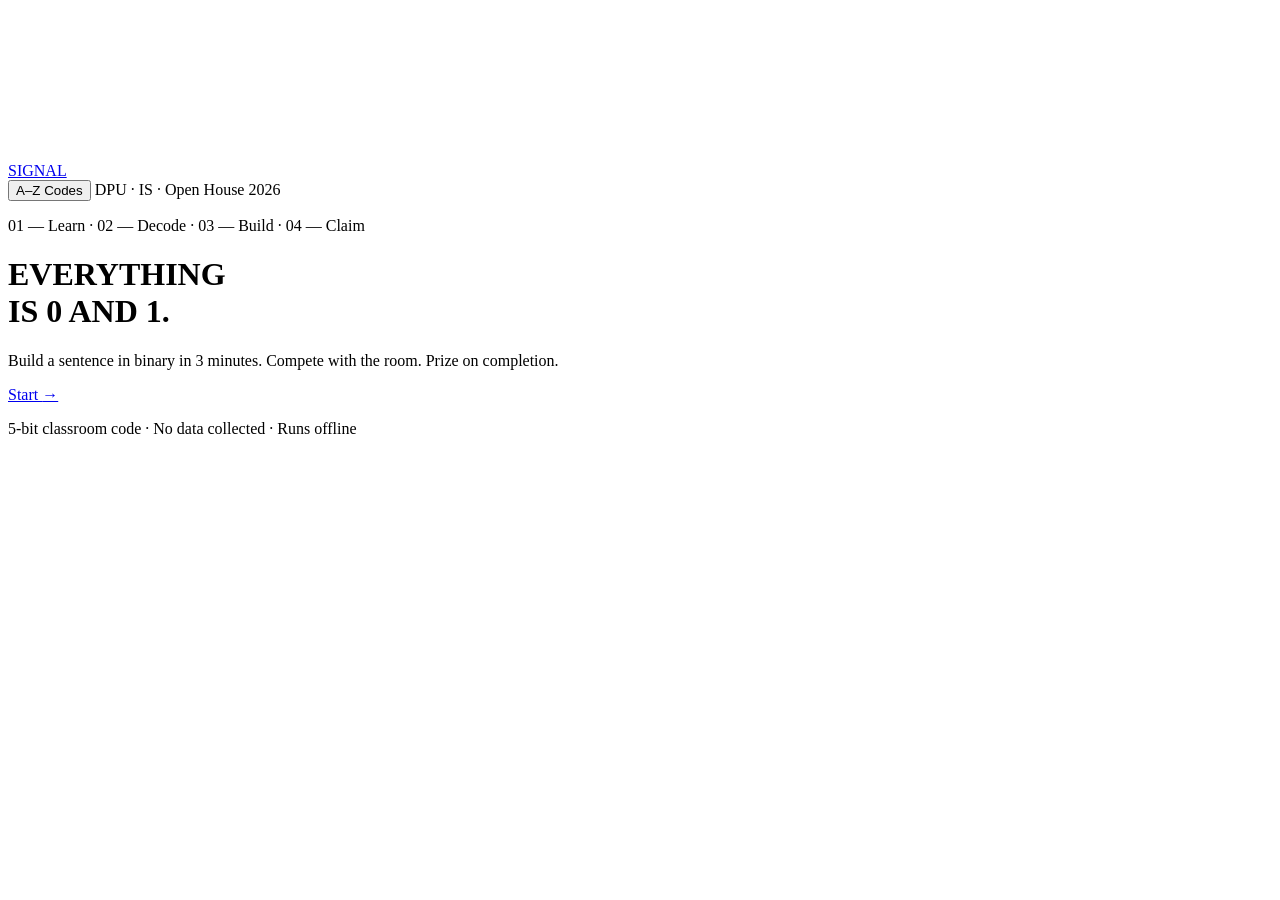
==== index.html @ afde4269 "Add files via upload" ====
<!doctype html>
<html lang="en">
<head>
<meta charset="utf-8">
<meta name="viewport" content="width=device-width,initial-scale=1">
<title>SIGNAL — Decode the Future</title>
<link rel="stylesheet" href="css/tokens.css">
<link rel="stylesheet" href="css/base.css">
<link rel="stylesheet" href="css/components.css">
<link rel="stylesheet" href="css/pages.css">
</head>
<body class="page-attract">
<canvas id="rain" aria-hidden="true"></canvas>

<header class="topbar">
  <a class="wordmark" href="index.html" id="wordmark">SIGNAL<span class="dot"></span></a>
  <div class="topbar-right">
    <button class="btn btn-ghost" id="tableBtn" type="button">A–Z Codes</button>
    <span class="brand-meta">DPU · IS · Open House 2026</span>
  </div>
</header>

<main class="attract-main">
  <p class="eyebrow">01 — Learn · 02 — Decode · 03 — Build · 04 — Claim</p>
  <h1 class="display">EVERYTHING<br>IS 0 AND 1.</h1>
  <p class="lede">Build a sentence in binary in 3 minutes. Compete with the room. Prize on completion.</p>
  <a class="btn btn-primary btn-lg" href="learn.html">Start <span aria-hidden="true">→</span></a>
  <p class="fineprint">5-bit classroom code · No data collected · Runs offline</p>
</main>

<script src="js/data.js"></script>
<script src="js/state.js"></script>
<script src="js/rain.js"></script>
<script src="js/conversion.js"></script>
<script src="js/attract.js"></script>
</body>
</html>
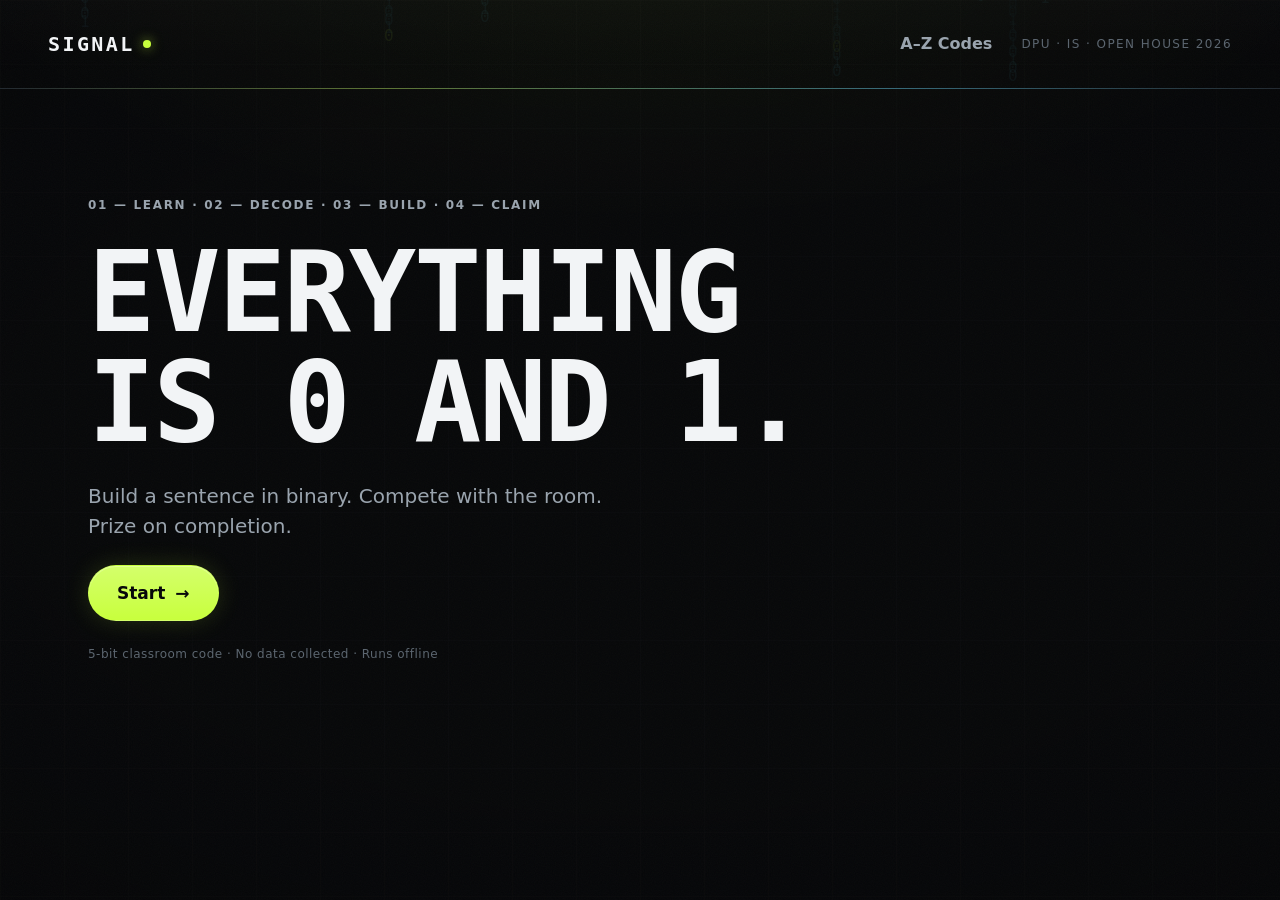
==== commit 5ae60031: "Simplify lede paragraph in index.html Removed unnecessary wording for clarity." ====
--- a/index.html
+++ b/index.html
@@ -23,7 +23,7 @@
 <main class="attract-main">
   <p class="eyebrow">01 — Learn · 02 — Decode · 03 — Build · 04 — Claim</p>
   <h1 class="display">EVERYTHING<br>IS 0 AND 1.</h1>
-  <p class="lede">Build a sentence in binary in 3 minutes. Compete with the room. Prize on completion.</p>
+  <p class="lede">Build a sentence in binary. Compete with the room. <br> Prize on completion.</p>
   <a class="btn btn-primary btn-lg" href="learn.html">Start <span aria-hidden="true">→</span></a>
   <p class="fineprint">5-bit classroom code · No data collected · Runs offline</p>
 </main>
@@ -34,4 +34,4 @@
 <script src="js/conversion.js"></script>
 <script src="js/attract.js"></script>
 </body>
-</html>+</html>
--- a/css/tokens.css
+++ b/css/tokens.css
@@ -0,0 +1,18 @@
+:root{
+  --bg-0:#07080A; --bg-1:#0E1013; --bg-2:#161A1F;
+  --line:#232A31;
+  --text-1:#F2F4F6; --text-2:#9AA4AE; --text-3:#5C6670;
+  --lime:#C8FF3D; --cyan:#5CE1FF; --amber:#FFB020; --red:#FF5C5C;
+
+  --font-mono:"JetBrains Mono", ui-monospace, "SF Mono", Menlo, monospace;
+  --font-sans:"Inter", system-ui, -apple-system, "Segoe UI", sans-serif;
+
+  --s-1:4px; --s-2:8px; --s-3:12px; --s-4:16px;
+  --s-5:24px; --s-6:32px; --s-7:48px; --s-8:64px; --s-9:96px;
+
+  --r-sm:8px; --r-md:14px; --r-pill:999px;
+
+  --m-fast:120ms; --m-base:180ms; --m-slow:280ms;
+  --ease:cubic-bezier(.2,.8,.2,1);
+  --focus:#C8FF3D;
+}
--- a/css/base.css
+++ b/css/base.css
@@ -0,0 +1,91 @@
+*,*::before,*::after{box-sizing:border-box}
+html,body{margin:0;padding:0}
+html{-webkit-text-size-adjust:100%}
+body{
+  background-color:var(--bg-0);
+  background-image:
+    radial-gradient(ellipse 80% 50% at 50% -10%, rgba(200,255,61,0.05), transparent 70%),
+    radial-gradient(ellipse 100% 80% at 50% 50%, transparent 40%, rgba(0,0,0,0.35) 100%),
+    linear-gradient(rgba(255,255,255,0.012) 1px, transparent 1px),
+    linear-gradient(90deg, rgba(255,255,255,0.012) 1px, transparent 1px);
+  background-size: 100% 100%, 100% 100%, 64px 64px, 64px 64px;
+  background-attachment: fixed;
+  background-repeat: no-repeat, no-repeat, repeat, repeat;
+  color: var(--text-1);
+  font: 400 18px/1.5 var(--font-sans);
+  min-height: 100vh;
+  -webkit-font-smoothing: antialiased;
+}
+body::after{
+  content:"";
+  position:fixed; inset:0; pointer-events:none; z-index:1;
+  opacity:.03;
+  background-image:url("data:image/svg+xml,%3Csvg xmlns='http://www.w3.org/2000/svg' width='64' height='64'%3E%3Cfilter id='n'%3E%3CfeTurbulence type='fractalNoise' baseFrequency='0.9' numOctaves='2' stitchTiles='stitch'/%3E%3C/filter%3E%3Crect width='100%25' height='100%25' filter='url(%23n)'/%3E%3C/svg%3E");
+  background-size:64px 64px;
+}
+a{color:var(--cyan);text-decoration:none}
+button{font:inherit;color:inherit}
+h1,h2,h3,p,ol,ul{margin:0}
+ol,ul{padding:0}
+.mono{font-family:var(--font-mono)}
+.eyebrow{
+  font: 600 12px/1.4 var(--font-sans);
+  letter-spacing: .14em;
+  text-transform: uppercase;
+  color: var(--text-2);
+}
+.fineprint{
+  font: 500 12px/1.5 var(--font-sans);
+  letter-spacing: .04em;
+  color: var(--text-3);
+}
+:focus-visible{outline:2px solid var(--focus);outline-offset:2px;border-radius:4px}
+
+.topbar{
+  position: relative;
+  z-index: 2;
+  display: flex;
+  align-items: center;
+  justify-content: space-between;
+  padding: var(--s-5) var(--s-7);
+  border-bottom: 1px solid var(--line);
+  background: linear-gradient(180deg, rgba(255,255,255,0.015), transparent 90%);
+}
+.topbar::after{
+  content: "";
+  position: absolute;
+  left: 0;
+  right: 0;
+  bottom: -1px;
+  height: 1px;
+  background: linear-gradient(90deg, transparent, rgba(200,255,61,0.35) 30%, rgba(92,225,255,0.35) 70%, transparent);
+  pointer-events: none;
+}
+.wordmark{
+  font: 700 20px/1 var(--font-mono);
+  letter-spacing: .12em;
+  color: var(--text-1);
+  display: inline-flex;
+  align-items: center;
+  gap: 8px;
+  transition: color var(--m-fast) var(--ease);
+}
+.wordmark:hover{ color: var(--lime) }
+.wordmark .dot{
+  width: 8px;
+  height: 8px;
+  border-radius: 50%;
+  background: var(--lime);
+  display: inline-block;
+  box-shadow: 0 0 12px rgba(200,255,61,0.6);
+}
+.brand-meta{
+  font: 500 12px/1.4 var(--font-sans);
+  letter-spacing: .12em;
+  text-transform: uppercase;
+  color: var(--text-3);
+}
+
+@media (prefers-reduced-motion: reduce){
+  *,*::before,*::after{animation-duration:.01ms !important;animation-iteration-count:1 !important;transition-duration:.01ms !important}
+}
--- a/css/components.css
+++ b/css/components.css
@@ -0,0 +1,229 @@
+/* Topbar right cluster */
+.topbar-right{ display:flex; align-items:center; gap:16px; }
+
+/* Buttons */
+.btn{
+  display:inline-flex;align-items:center;justify-content:center;gap:10px;
+  height:48px;padding:0 20px;border-radius:var(--r-pill);
+  border:1px solid transparent;background:transparent;color:var(--text-1);
+  font:600 16px/1 var(--font-sans);cursor:pointer;white-space:nowrap;
+  transition:transform var(--m-fast) var(--ease),background var(--m-fast) var(--ease),
+             border-color var(--m-fast) var(--ease),color var(--m-fast) var(--ease),
+             box-shadow var(--m-fast) var(--ease);
+}
+.btn:hover{transform:translateY(-1px)}
+.btn:active{transform:translateY(0)}
+.btn:disabled{opacity:.4;cursor:not-allowed;transform:none}
+.btn-primary{
+  background: linear-gradient(180deg, #d4ff6b, var(--lime));
+  color: var(--bg-0);
+  box-shadow:
+    inset 0 1px 0 rgba(255,255,255,0.3),
+    0 0 24px rgba(200,255,61,0.15);
+}
+.btn-primary:hover{
+  background: linear-gradient(180deg, #ddff88, #d4ff6b);
+  box-shadow:
+    inset 0 1px 0 rgba(255,255,255,0.35),
+    0 0 32px rgba(200,255,61,0.28);
+}
+.btn-secondary{border-color:var(--line);color:var(--text-1);background:rgba(255,255,255,0.01)}
+.btn-secondary:hover{border-color:var(--text-2);background:rgba(255,255,255,0.03)}
+.btn-ghost{color:var(--text-2);height:40px;padding:0 12px}
+.btn-ghost:hover{color:var(--text-1)}
+.btn-lg{height:56px;padding:0 28px;font-size:17px}
+.btn-option{height:56px;border-color:var(--line);font:600 20px/1 var(--font-mono);background:var(--bg-1)}
+.btn-option:hover{border-color:var(--text-2);background:var(--bg-2)}
+.btn-option.ok{border-color:var(--lime);color:var(--lime);box-shadow:0 0 24px rgba(200,255,61,0.15)}
+.btn-option.bad{border-color:var(--red);color:var(--red)}
+
+/* Tiles & slots */
+.tile,.slot{
+  width:72px;height:56px;display:grid;place-items:center;
+  font:600 22px/1 var(--font-mono);
+  background:var(--bg-2);border:1px solid var(--line);border-radius:var(--r-sm);
+  cursor:pointer;user-select:none;
+  transition:border-color var(--m-fast) var(--ease),color var(--m-fast) var(--ease),
+             transform var(--m-fast) var(--ease),background var(--m-fast) var(--ease);
+}
+.tile{
+  background: linear-gradient(180deg, rgba(255,255,255,0.03), transparent 60%), var(--bg-2);
+  box-shadow: inset 0 1px 0 rgba(255,255,255,0.04);
+}
+.tile:hover{border-color:var(--text-2);transform:translateY(-1px)}
+.slot{
+  border-style:dashed;color:var(--text-3);background:rgba(0,0,0,0.2);
+  box-shadow: inset 0 2px 4px rgba(0,0,0,0.25);
+}
+.slot.filled{
+  border-style:solid;color:var(--text-1);background:var(--bg-2);
+  box-shadow: inset 0 1px 0 rgba(255,255,255,0.04);
+}
+.slot.filled:hover{border-color:var(--red);color:var(--red)}
+.slot.ok{
+  border-color:var(--lime);color:var(--lime);background:rgba(200,255,61,0.08);
+  box-shadow: 0 0 24px rgba(200,255,61,0.15);
+}
+.slot-space{width:44px}
+
+/* Lucky-draw cards */
+.draw-area{
+  display:grid;
+  grid-template-columns: repeat(auto-fit, 88px);
+  gap: 12px;
+  justify-content: center;
+  max-width: 640px;
+}
+.draw-card{
+  width:88px;height:88px;display:grid;place-items:center;
+  font:700 16px/1 var(--font-mono);
+  background: linear-gradient(180deg, rgba(92,225,255,0.05), transparent 60%), var(--bg-2);
+  border:1px solid var(--line);border-radius:var(--r-md);cursor:pointer;
+  color:var(--text-3);letter-spacing:.06em;
+  box-shadow: inset 0 1px 0 rgba(255,255,255,0.04);
+  transition:border-color var(--m-fast) var(--ease),
+             color var(--m-fast) var(--ease),
+             background var(--m-fast) var(--ease),
+             transform var(--m-fast) var(--ease);
+}
+.draw-card:hover:not(.ok):not(.bad){
+  border-color:var(--cyan);color:var(--cyan);transform:translateY(-2px);
+}
+.draw-card.ok{
+  border-color:var(--lime);color:var(--lime);
+  background: rgba(200,255,61,0.08);
+  box-shadow: 0 0 24px rgba(200,255,61,0.15);
+  cursor:default;
+}
+.draw-card.bad{
+  border-color:rgba(255,92,92,0.5);color:var(--red);
+  background: rgba(255,92,92,0.04);
+  cursor:default;
+  text-decoration: line-through;
+}
+
+/* Keycaps */
+.keycap{
+  width:88px;height:112px;display:flex;flex-direction:column;align-items:center;justify-content:center;gap:8px;
+  background: linear-gradient(180deg, rgba(255,255,255,0.03), transparent 60%), var(--bg-2);
+  border:1px solid var(--line);border-radius:var(--r-md);cursor:pointer;
+  box-shadow: inset 0 1px 0 rgba(255,255,255,0.04);
+  transition:border-color var(--m-fast) var(--ease),color var(--m-fast) var(--ease),
+             box-shadow var(--m-fast) var(--ease);
+}
+.keycap .pv{font:500 12px/1 var(--font-sans);letter-spacing:.08em;color:var(--text-3)}
+.keycap .bit{font:600 40px/1 var(--font-mono);color:var(--text-2);transition:color var(--m-fast) var(--ease)}
+.keycap.on{
+  border-color:var(--cyan);
+  box-shadow: inset 0 1px 0 rgba(255,255,255,0.04), 0 0 24px rgba(92,225,255,0.15);
+}
+.keycap.on .bit{color:var(--cyan)}
+
+/* Timer ring (unused at v1.5 but kept for future) */
+.timer-ring{position:relative;width:64px;height:64px}
+.timer-ring svg{transform:rotate(-90deg)}
+.timer-ring circle{fill:none;stroke-width:4}
+.timer-ring .bg{stroke:var(--line)}
+.timer-ring .fg{stroke:var(--lime);stroke-linecap:round;transition:stroke-dashoffset 1s linear,stroke var(--m-base)}
+.timer-ring.warn .fg{stroke:var(--amber)}
+.timer-ring.danger .fg{stroke:var(--red)}
+.timer-ring .t{position:absolute;inset:0;display:grid;place-items:center;font:600 14px/1 var(--font-mono)}
+
+/* Toast */
+.toast{
+  position:fixed;left:50%;bottom:32px;transform:translate(-50%,20px);
+  background:var(--bg-2);border:1px solid var(--line);border-radius:var(--r-pill);
+  padding:10px 20px;font:500 14px/1 var(--font-sans);color:var(--text-1);
+  opacity:0;pointer-events:none;z-index:50;
+  box-shadow: 0 8px 32px rgba(0,0,0,0.4);
+  transition:opacity var(--m-base) var(--ease),transform var(--m-base) var(--ease);
+}
+.toast.show{opacity:1;transform:translate(-50%,0)}
+
+/* Confetti */
+#confetti{position:fixed;inset:0;pointer-events:none;z-index:40;overflow:hidden}
+.confetti-bit{
+  position:absolute;top:42%;font:700 18px/1 var(--font-mono);color:var(--lime);
+  animation:pop var(--d,600ms) ease-out forwards;
+}
+@keyframes pop{
+  0%{opacity:1;transform:translate(0,0) scale(1)}
+  100%{opacity:0;transform:translate(var(--x,0),-160px) scale(.6)}
+}
+
+/* Cards */
+.card{
+  background: linear-gradient(180deg, rgba(255,255,255,0.025), transparent 60%), var(--bg-1);
+  border: 1px solid var(--line);border-radius: var(--r-md);
+  padding: var(--s-6);
+  box-shadow: inset 0 1px 0 rgba(255,255,255,0.04);
+}
+
+/* Modal (A–Z conversion table) */
+.modal-backdrop{
+  position:fixed;inset:0;z-index:80;
+  display:none;align-items:center;justify-content:center;
+  background: rgba(0,0,0,0.6);
+  backdrop-filter: blur(4px);
+}
+.modal-backdrop.show{display:flex;animation:fadeIn var(--m-base) var(--ease)}
+@keyframes fadeIn{from{opacity:0}to{opacity:1}}
+.modal{
+  background: var(--bg-1);
+  border: 1px solid var(--line);
+  border-radius: var(--r-md);
+  padding: var(--s-6);
+  max-width: 720px;
+  width: calc(100% - 48px);
+  max-height: 80vh;
+  overflow-y: auto;
+  box-shadow: 0 24px 80px rgba(0,0,0,0.5);
+  animation: modalIn var(--m-base) var(--ease);
+}
+@keyframes modalIn{
+  from{opacity:0;transform:translateY(12px) scale(.98)}
+  to{opacity:1;transform:translateY(0) scale(1)}
+}
+.modal-head{
+  display:flex;align-items:center;justify-content:space-between;
+  margin-bottom: var(--s-3);
+}
+.modal-head h2{font-size:24px;color:var(--text-1)}
+.modal-close{
+  width:36px;height:36px;display:grid;place-items:center;
+  background:transparent;border:1px solid var(--line);border-radius:50%;
+  color:var(--text-2);font-size:22px;line-height:1;cursor:pointer;
+  transition:border-color var(--m-fast) var(--ease),color var(--m-fast) var(--ease);
+}
+.modal-close:hover{border-color:var(--text-2);color:var(--text-1)}
+.conv-grid{
+  display:grid;
+  grid-template-columns: repeat(auto-fill, minmax(120px, 1fr));
+  gap: 8px;
+  margin-top: var(--s-4);
+}
+.conv-cell{
+  display:flex;align-items:center;gap:12px;
+  padding: 10px 14px;
+  background: var(--bg-2);
+  border: 1px solid var(--line);
+  border-radius: var(--r-sm);
+}
+.conv-cell b{
+  font:700 18px/1 var(--font-mono);color:var(--text-1);
+  min-width: 20px;
+}
+.conv-cell code{
+  font:600 14px/1 var(--font-mono);color:var(--lime);
+  letter-spacing: .06em;
+}
+
+/* Misc */
+.shake{animation:shake 180ms ease-in-out}
+@keyframes shake{0%,100%{transform:translateX(0)}25%{transform:translateX(-3px)}75%{transform:translateX(3px)}}
+
+input[type="number"],select{
+  background:var(--bg-2);border:1px solid var(--line);border-radius:var(--r-sm);
+  color:var(--text-1);padding:10px 12px;font:500 16px/1 var(--font-sans);
+}
+input[type="checkbox"]{width:22px;height:22px;accent-color:var(--lime)}
--- a/css/pages.css
+++ b/css/pages.css
@@ -0,0 +1,206 @@
+/* Binary rain canvas */
+#rain{
+  position: fixed; inset: 0;
+  width: 100%; height: 100%;
+  pointer-events: none; z-index: 0;
+  transition: opacity 1s;
+  opacity: .12;
+}
+.page-learn  #rain{ opacity: .05 }
+.page-decode #rain{ opacity: .04 }
+.page-build  #rain{ opacity: .035 }
+.page-result #rain{ opacity: .06 }
+.page-admin  #rain{ opacity: .03 }
+
+/* Attract */
+.page-attract{overflow:hidden}
+.attract-main{
+  position:relative;z-index:2;max-width:1200px;margin:0 auto;
+  padding:12vh var(--s-7) var(--s-7);
+  display:flex;flex-direction:column;align-items:flex-start;gap:var(--s-5);
+}
+.display{font:700 clamp(56px,9vw,112px)/.98 var(--font-mono);letter-spacing:-.02em}
+.lede{font:400 20px/1.5 var(--font-sans);color:var(--text-2);max-width:52ch}
+.attract-main .btn-primary.pulse{animation:pulse 2.4s ease-in-out infinite}
+@keyframes pulse{0%,100%{box-shadow:0 0 0 0 rgba(200,255,61,.0)}50%{box-shadow:0 0 0 12px rgba(200,255,61,.08)}}
+
+/* Learn */
+.learn-main{
+  position:relative;z-index:2;
+  max-width:1200px;margin:0 auto;padding:var(--s-6) var(--s-7) var(--s-8);
+  background: radial-gradient(ellipse 800px 500px at 15% 15%, rgba(92,225,255,0.035), transparent 60%);
+}
+.page-head{display:flex;align-items:center;justify-content:space-between;margin-bottom:var(--s-6)}
+.step{
+  display:inline-flex;align-items:center;gap:8px;
+  font:600 12px/1 var(--font-sans);letter-spacing:.12em;text-transform:uppercase;color:var(--text-2);
+}
+.step::before{
+  content:"";width:6px;height:6px;border-radius:50%;
+  background:var(--lime);box-shadow:0 0 8px rgba(200,255,61,0.6);
+}
+.learn-grid{display:grid;grid-template-columns:1.1fr .9fr;gap:var(--s-6)}
+.learn-grid .card:first-child{
+  background: linear-gradient(180deg, rgba(92,225,255,0.03), transparent 60%), var(--bg-1);
+  border-color: rgba(92,225,255,0.18);
+}
+.bits{display:flex;gap:12px;margin-bottom:var(--s-5)}
+.calc{font:600 28px/1.2 var(--font-mono);color:var(--lime);margin-bottom:var(--s-2);text-shadow:0 0 32px rgba(200,255,61,0.15)}
+.hintline{font:400 14px/1.4 var(--font-sans);color:var(--text-3)}
+.teach{list-style:none;display:flex;flex-direction:column;gap:var(--s-4);margin-bottom:var(--s-5)}
+.teach li{display:flex;flex-direction:column;gap:4px;padding-left:14px;border-left:1px solid var(--line)}
+.teach strong{font:600 18px/1.3 var(--font-sans)}
+.teach span{font:400 16px/1.4 var(--font-sans);color:var(--text-2)}
+@media(max-width:1024px){.learn-grid{grid-template-columns:1fr}}
+
+/* Decode */
+.decode-main{
+  position:relative;z-index:2;
+  max-width:720px;margin:0 auto;padding:var(--s-7) var(--s-5);text-align:center;
+  background: radial-gradient(ellipse 600px 400px at 50% 30%, rgba(92,225,255,0.04), transparent 70%);
+}
+.qbits{
+  font:700 clamp(48px,10vw,80px)/1 var(--font-mono);
+  letter-spacing:.08em;margin:var(--s-6) 0;color:var(--text-1);
+  text-shadow:0 0 60px rgba(92,225,255,0.15);
+}
+.options{display:grid;grid-template-columns:1fr 1fr;gap:12px;max-width:420px;margin:0 auto}
+.dots{display:flex;gap:8px;justify-content:center;margin-bottom:var(--s-5)}
+.dot{width:8px;height:8px;border-radius:50%;background:var(--line)}
+.dot.on{background:var(--lime);box-shadow:0 0 8px rgba(200,255,61,0.6)}
+.explain{min-height:24px;color:var(--text-2);font:400 16px/1.4 var(--font-sans);margin-top:var(--s-4)}
+
+/* Build */
+.build-main{
+  position:relative;z-index:2;
+  min-height:calc(100vh - 74px);display:flex;flex-direction:column;
+}
+.build-head{
+  display:flex;align-items:center;justify-content:space-between;
+  padding:var(--s-4) var(--s-7);border-bottom:1px solid var(--line);
+  background: linear-gradient(180deg, rgba(255,255,255,0.015), transparent);
+  gap: 24px;
+}
+.progress-wrap{display:flex;align-items:center;gap:16px;flex:1;max-width:520px}
+.progress-bar{
+  flex:1;height:8px;border-radius:999px;
+  background:var(--bg-2);border:1px solid var(--line);overflow:hidden;
+}
+.progress-fill{
+  height:100%;width:0%;
+  background: linear-gradient(90deg, #a8e000, var(--lime));
+  box-shadow: 0 0 12px rgba(200,255,61,0.45);
+  transition: width var(--m-slow) var(--ease);
+}
+.progress-label{font:500 13px/1 var(--font-sans);color:var(--text-2);white-space:nowrap}
+.progress-label b{color:var(--lime);font-family:var(--font-mono);font-size:15px}
+.stats{display:flex;gap:var(--s-5);font:500 14px/1 var(--font-sans);color:var(--text-2);align-items:center}
+.stats span{display:inline-flex;align-items:baseline;gap:8px}
+.stats b{color:var(--text-1);font-family:var(--font-mono);font-size:20px;font-weight:700}
+.stats .timer-badge b{ color: var(--lime); }
+.stats .timer-badge.warn b{ color: var(--amber); }
+.stats .timer-badge.danger b{
+  color: var(--red);
+  animation: timerPulse 0.9s ease-in-out infinite;
+}
+@keyframes timerPulse{
+  0%,100%{ opacity: 1 }
+  50%{ opacity: .5 }
+}
+.build-body{
+  flex:1;display:flex;flex-direction:column;align-items:center;justify-content:center;
+  gap:var(--s-5);padding:var(--s-6) var(--s-5);
+  background: radial-gradient(ellipse 900px 600px at 50% 55%, rgba(200,255,61,0.035), transparent 70%);
+}
+.phrase{
+  font:600 clamp(40px,6vw,64px)/1 var(--font-mono);
+  letter-spacing:.04em;text-align:center;color:var(--text-1);
+  text-shadow:0 0 60px rgba(200,255,61,0.08);
+}
+.target-codes{font:500 14px/1.5 var(--font-sans);color:var(--text-2);text-align:center}
+.target-codes code{
+  font:600 16px/1 var(--font-mono);color:var(--lime);
+  padding:3px 8px;margin:0 4px;
+  background:rgba(200,255,61,0.08);
+  border:1px solid rgba(200,255,61,0.2);border-radius:4px;
+}
+.slots{display:flex;gap:12px;flex-wrap:wrap;justify-content:center}
+.slot-wrap{display:flex;flex-direction:column;align-items:center;gap:6px}
+.slot-label{font:600 14px/1 var(--font-mono);color:var(--text-3);letter-spacing:.08em}
+.mini-key{
+  display:flex;gap:24px;justify-content:center;align-items:baseline;
+  font:500 14px/1.4 var(--font-sans);color:var(--text-2);
+  opacity:0;transition:opacity var(--m-base) var(--ease);
+  min-height:24px;margin-top:-8px;
+}
+.mini-key-item{display:inline-flex;align-items:baseline;gap:6px}
+.mini-key-item b{font:700 20px/1 var(--font-mono);color:var(--text-1);letter-spacing:.06em}
+.mini-key-item code{
+  font:600 16px/1 var(--font-mono);color:var(--lime);
+  padding:4px 8px;background:rgba(200,255,61,0.08);
+  border:1px solid rgba(200,255,61,0.2);border-radius:4px;
+}
+.tray{display:flex;gap:12px;flex-wrap:wrap;justify-content:center;max-width:820px}
+.actions{display:flex;gap:12px;flex-wrap:wrap;justify-content:center}
+.feedback{min-height:24px;color:var(--text-2);font:500 14px/1 var(--font-sans);text-align:center}
+
+/* Result — big centered stats */
+.result-main{
+  position:relative;z-index:2;
+  min-height:calc(100vh - 74px);
+  max-width:1200px;margin:0 auto;padding:6vh var(--s-5);
+  text-align:center;
+  display:flex;flex-direction:column;align-items:center;justify-content:center;
+  background: radial-gradient(ellipse 1000px 600px at 50% 40%, rgba(200,255,61,0.06), transparent 70%);
+}
+.result-main .eyebrow{ margin-bottom: 24px; }
+.result-hero{
+  display:flex;
+  justify-content:center;
+  align-items:flex-end;
+  gap: clamp(40px, 9vw, 140px);
+  margin: 0 0 56px;
+  flex-wrap: wrap;
+}
+.result-stat{
+  display:flex;flex-direction:column;align-items:center;gap:16px;
+}
+.result-stat b{
+  font:700 clamp(72px, 13vw, 160px)/1 var(--font-mono);
+  color:var(--text-1);
+  letter-spacing:-.03em;
+  text-shadow: 0 0 100px rgba(200,255,61,0.20);
+}
+.result-stat:first-child b{
+  color: var(--lime);
+  text-shadow: 0 0 120px rgba(200,255,61,0.35);
+}
+.result-stat span{
+  font:700 14px/1 var(--font-sans);
+  letter-spacing:.20em;text-transform:uppercase;
+  color:var(--text-3);
+}
+.result-actions{
+  display:flex;gap:16px;justify-content:center;flex-wrap:wrap;
+}
+
+/* Admin */
+.admin-main{
+  position:relative;z-index:2;
+  max-width:900px;margin:0 auto;padding:var(--s-6) var(--s-5);
+  background: radial-gradient(ellipse 600px 300px at 50% 0%, rgba(255,176,32,0.035), transparent 60%);
+}
+.admin-row{
+  display:flex;align-items:center;justify-content:space-between;
+  padding:var(--s-4) 0;border-bottom:1px solid var(--line);gap:16px;
+}
+.admin-row label{font:500 16px/1.4 var(--font-sans)}
+.admin-help{font:400 13px/1.4 var(--font-sans);color:var(--text-3);margin-top:-4px;margin-bottom:16px}
+
+.stats .timer-badge.bonus b{
+  color: var(--lime);
+  text-shadow: 0 0 16px var(--lime);
+  transform: scale(1.2);
+  display: inline-block;
+  transition: all 0.2s ease-out;
+}
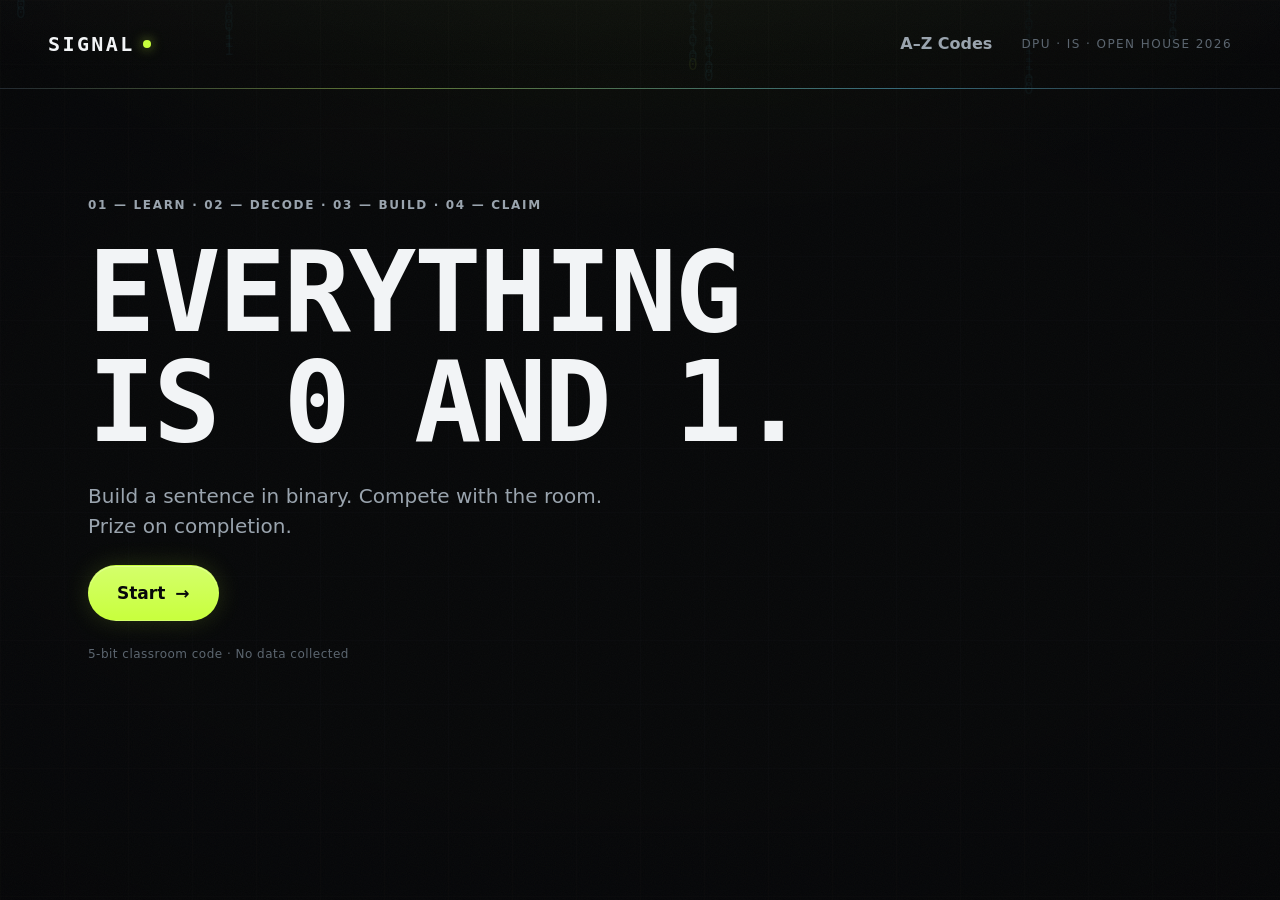
==== commit a0c3889d: "Update text Removed 'Runs offline' from fineprint paragraph." ====
--- a/index.html
+++ b/index.html
@@ -25,7 +25,7 @@
   <h1 class="display">EVERYTHING<br>IS 0 AND 1.</h1>
   <p class="lede">Build a sentence in binary. Compete with the room. <br> Prize on completion.</p>
   <a class="btn btn-primary btn-lg" href="learn.html">Start <span aria-hidden="true">→</span></a>
-  <p class="fineprint">5-bit classroom code · No data collected · Runs offline</p>
+  <p class="fineprint">5-bit classroom code · No data collected </p>
 </main>
 
 <script src="js/data.js"></script>
